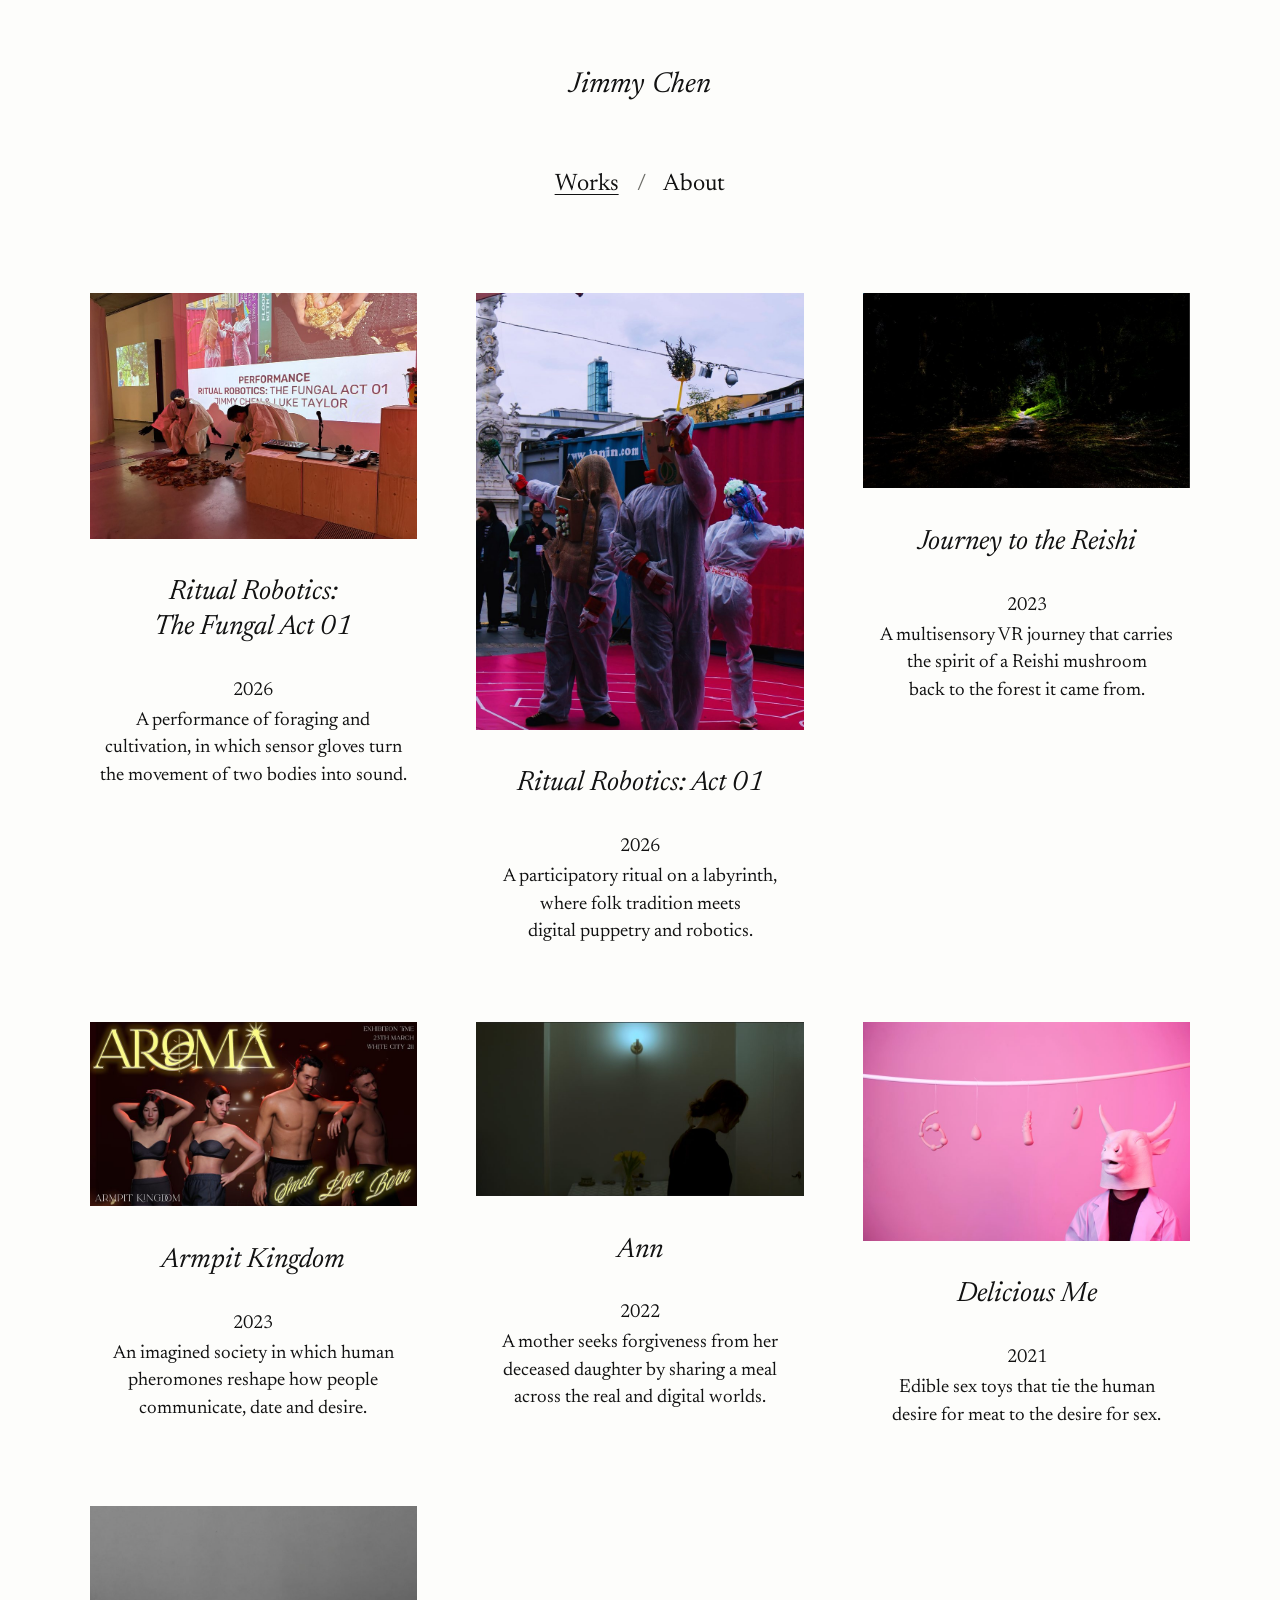
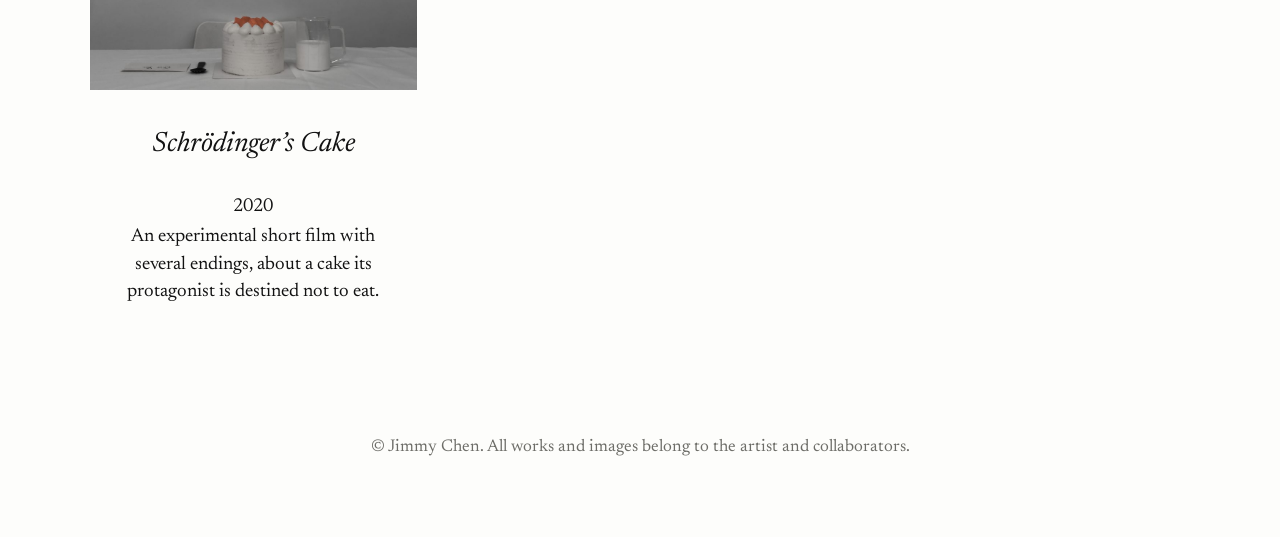
==== index.html @ 6575b7d4 "Build portfolio site: works index, seven project pages, About Static site generated from content.py " ====
<!doctype html>
<html lang="en">
<head>
<meta charset="utf-8">
<meta name="viewport" content="width=device-width, initial-scale=1">
<title>Jimmy Chen</title>
<meta name="description" content="Jimmy Chen is an artist and PhD researcher at the Creative Computing Institute, University of the Arts London, working across posthumanism, queer theory and multi-sensory HCI.">
<meta property="og:title" content="Jimmy Chen">
<meta property="og:description" content="Jimmy Chen is an artist and PhD researcher at the Creative Computing Institute, University of the Arts London, working across posthumanism, queer theory and multi-sensory HCI.">
<link rel="preload" href="assets/fonts/newsreader-roman.woff2" as="font" type="font/woff2" crossorigin>
<link rel="preload" href="assets/fonts/newsreader-italic.woff2" as="font" type="font/woff2" crossorigin>
<link rel="stylesheet" href="assets/css/style.css">
</head>
<body>
<a class="skip" href="#main">Skip to content</a>
<header class="masthead">
<p class="masthead__name"><a href="./">Jimmy Chen</a></p>
<nav aria-label="Main"><ul><li><a href="" aria-current="page">Works</a></li><li><a href="about/">About</a></li></ul></nav>
</header>
<main id="main">
<h1 class="skip">Works</h1>
<ul class="works">
<li class="work"><a href="works/ritual-robotics-the-fungal-act-01/"><img src="assets/works/ritual-robotics-the-fungal-act-01/cover.jpg" srcset="assets/works/ritual-robotics-the-fungal-act-01/cover-900.jpg 900w, assets/works/ritual-robotics-the-fungal-act-01/cover.jpg 1800w" sizes="(min-width: 990px) 28vw, (min-width: 740px) 44vw, 92vw" width="1800" height="1350" alt="Two performers in pale robes crouch over a bed of dried leaves on a gallery floor, beneath a projection reading Ritual Robotics: The Fungal Act 01." decoding="async"><h2 class="work__title">Ritual Robotics: The Fungal Act 01</h2><p class="work__year">2026</p><p class="work__summary">A performance of foraging and cultivation, in which sensor gloves turn the movement of two bodies into sound.</p></a></li>
<li class="work"><a href="works/ritual-robotics-act-01/"><img src="assets/works/ritual-robotics-act-01/cover.jpg" srcset="assets/works/ritual-robotics-act-01/cover-900.jpg 900w, assets/works/ritual-robotics-act-01/cover.jpg 1800w" sizes="(min-width: 990px) 28vw, (min-width: 740px) 44vw, 92vw" width="1800" height="2400" alt="Three performers in white overalls and hand-made masks raise objects built from festival waste, on a pink stage in a city square." decoding="async"><h2 class="work__title">Ritual Robotics: Act 01</h2><p class="work__year">2026</p><p class="work__summary">A participatory ritual on a labyrinth, where folk tradition meets digital puppetry and robotics.</p></a></li>
<li class="work"><a href="works/journey-to-the-reishi/"><img src="assets/works/journey-to-the-reishi/cover.jpg" srcset="assets/works/journey-to-the-reishi/cover-900.jpg 900w, assets/works/journey-to-the-reishi/cover.jpg 1800w" sizes="(min-width: 990px) 28vw, (min-width: 740px) 44vw, 92vw" width="1800" height="1075" alt="A forest path rendered as a cloud of points, glowing green where light falls through the trees." decoding="async"><h2 class="work__title">Journey to the Reishi</h2><p class="work__year">2023</p><p class="work__summary">A multisensory VR journey that carries the spirit of a Reishi mushroom back to the forest it came from.</p></a></li>
<li class="work"><a href="works/armpit-kingdom/"><img src="assets/works/armpit-kingdom/cover.jpg" srcset="assets/works/armpit-kingdom/cover-900.jpg 900w, assets/works/armpit-kingdom/cover.jpg 1800w" sizes="(min-width: 990px) 28vw, (min-width: 740px) 44vw, 92vw" width="1800" height="1012" alt="Poster for Aroma, the host club of Armpit Kingdom: four computer-generated hosts pose with their arms raised." loading="lazy" decoding="async"><h2 class="work__title">Armpit Kingdom</h2><p class="work__year">2023</p><p class="work__summary">An imagined society in which human pheromones reshape how people communicate, date and desire.</p></a></li>
<li class="work"><a href="works/ann/"><img src="assets/works/ann/cover.jpg" srcset="assets/works/ann/cover-900.jpg 900w, assets/works/ann/cover.jpg 1800w" sizes="(min-width: 990px) 28vw, (min-width: 740px) 44vw, 92vw" width="1800" height="955" alt="Film still: a woman in black stands with her head bowed beneath a wall lamp, beside a vase of yellow tulips." loading="lazy" decoding="async"><h2 class="work__title">Ann</h2><p class="work__year">2022</p><p class="work__summary">A mother seeks forgiveness from her deceased daughter by sharing a meal across the real and digital worlds.</p></a></li>
<li class="work"><a href="works/delicious-me/"><img src="assets/works/delicious-me/cover.jpg" srcset="assets/works/delicious-me/cover-900.jpg 900w, assets/works/delicious-me/cover.jpg 1800w" sizes="(min-width: 990px) 28vw, (min-width: 740px) 44vw, 92vw" width="1800" height="1200" alt="A figure in a pink bull mask and lab coat stands beneath four pink objects hanging from a white rail, against a pink wall." loading="lazy" decoding="async"><h2 class="work__title">Delicious Me</h2><p class="work__year">2021</p><p class="work__summary">Edible sex toys that tie the human desire for meat to the desire for sex.</p></a></li>
<li class="work"><a href="works/schrodingers-cake/"><img src="assets/works/schrodingers-cake/cover.jpg" srcset="assets/works/schrodingers-cake/cover-900.jpg 900w, assets/works/schrodingers-cake/cover.jpg 1800w" sizes="(min-width: 990px) 28vw, (min-width: 740px) 44vw, 92vw" width="1800" height="1012" alt="Film still: a white cake topped with fruit, a jug of milk and a fork on a white table." loading="lazy" decoding="async"><h2 class="work__title">Schr&ouml;dinger&rsquo;s Cake</h2><p class="work__year">2020</p><p class="work__summary">An experimental short film with several endings, about a cake its protagonist is destined not to eat.</p></a></li>
</ul>
</main>
<footer class="foot"><p>&copy; Jimmy Chen. All works and images belong to the artist and collaborators.</p></footer>
</body>
</html>
---- assets/css/style.css ----
/* Jimmy Chen — portfolio
   One typeface (Newsreader), near-white paper, the works carry the colour. */

@font-face {
  font-family: "Newsreader";
  src: url("../fonts/newsreader-roman.woff2") format("woff2");
  font-weight: 200 800;
  font-style: normal;
  font-display: swap;
  unicode-range: U+0000-00FF, U+0131, U+0152-0153, U+02BB-02BC, U+02C6, U+02DA, U+02DC, U+0304, U+0308, U+0329,
    U+2000-206F, U+20AC, U+2122, U+2191, U+2193, U+2212, U+2215, U+FEFF, U+FFFD;
}
@font-face {
  font-family: "Newsreader";
  src: url("../fonts/newsreader-italic.woff2") format("woff2");
  font-weight: 200 800;
  font-style: italic;
  font-display: swap;
  unicode-range: U+0000-00FF, U+0131, U+0152-0153, U+02BB-02BC, U+02C6, U+02DA, U+02DC, U+0304, U+0308, U+0329,
    U+2000-206F, U+20AC, U+2122, U+2191, U+2193, U+2212, U+2215, U+FEFF, U+FFFD;
}
@font-face {
  font-family: "Newsreader";
  src: url("../fonts/newsreader-roman-ext.woff2") format("woff2");
  font-weight: 200 800;
  font-style: normal;
  font-display: swap;
  unicode-range: U+0100-02BA, U+02BD-02C5, U+02C7-02CC, U+02CE-02D7, U+02DD-02FF, U+1E00-1E9F, U+1EF2-1EFF, U+2020,
    U+20A0-20AB, U+20AD-20C0, U+2113, U+2C60-2C7F, U+A720-A7FF;
}
@font-face {
  font-family: "Newsreader";
  src: url("../fonts/newsreader-italic-ext.woff2") format("woff2");
  font-weight: 200 800;
  font-style: italic;
  font-display: swap;
  unicode-range: U+0100-02BA, U+02BD-02C5, U+02C7-02CC, U+02CE-02D7, U+02DD-02FF, U+1E00-1E9F, U+1EF2-1EFF, U+2020,
    U+20A0-20AB, U+20AD-20C0, U+2113, U+2C60-2C7F, U+A720-A7FF;
}

:root {
  --paper: #fdfdfb;
  --ink: #121212;
  --quiet: #6d6d68;
  --hairline: #e3e3de;
  --spore: #2f46b0; /* the blue of an indigo milk cap; used only for hover and focus */

  --serif: "Newsreader", "Iowan Old Style", "Palatino Linotype", Georgia, serif;
  --gutter: clamp(1.25rem, 5vw, 5.5rem);
  --page: 92rem;
  --gap: clamp(1rem, 2.2vw, 2.25rem);
}

*,
*::before,
*::after {
  box-sizing: border-box;
}

html {
  font-size: clamp(17px, 0.42vw + 14.5px, 21px);
  -webkit-text-size-adjust: 100%;
  scroll-behavior: smooth;
}

body {
  margin: 0;
  background: var(--paper);
  color: var(--ink);
  font-family: var(--serif);
  font-optical-sizing: auto;
  font-weight: 400;
  line-height: 1.55;
  font-variant-numeric: oldstyle-nums;
  text-rendering: optimizeLegibility;
  -webkit-font-smoothing: antialiased;
}

img,
video,
iframe {
  display: block;
  max-width: 100%;
}

img {
  height: auto;
  background: #f1f1ed;
}

a {
  color: inherit;
  text-decoration-thickness: 0.045em;
  text-underline-offset: 0.18em;
}

a:hover {
  color: var(--spore);
}

a:focus-visible {
  outline: 2px solid var(--spore);
  outline-offset: 4px;
  border-radius: 1px;
}

.skip {
  position: absolute;
  left: -999rem;
}
.skip:focus {
  left: 1rem;
  top: 1rem;
  background: var(--paper);
  padding: 0.4rem 0.8rem;
  z-index: 10;
}

/* ---------- Masthead ---------- */

.masthead {
  text-align: center;
  padding: clamp(2.25rem, 5vw, 3.75rem) var(--gutter) 0;
}

.masthead__name {
  margin: 0;
  font-size: 1.45rem;
  font-style: italic;
  font-weight: 400;
  letter-spacing: 0.005em;
}

.masthead__name a,
.masthead nav a {
  text-decoration: none;
}

.masthead nav {
  margin-top: clamp(1.75rem, 4.5vw, 3.25rem);
  font-size: 1.2rem;
}

.masthead nav ul {
  display: flex;
  flex-wrap: wrap;
  justify-content: center;
  gap: 0.2rem 0;
  list-style: none;
  margin: 0;
  padding: 0;
}

.masthead nav li + li::before {
  content: "/";
  margin: 0 0.75em;
  color: var(--quiet);
}

.masthead nav a:hover,
.masthead nav a[aria-current] {
  text-decoration: underline;
  text-decoration-thickness: 0.045em;
}

/* ---------- Works index ---------- */

.works {
  list-style: none;
  display: grid;
  grid-template-columns: repeat(3, minmax(0, 1fr));
  align-items: start;
  gap: clamp(3.5rem, 6vw, 6rem) clamp(2rem, 4.6vw, 5rem);
  max-width: var(--page);
  margin: clamp(3.5rem, 7vw, 6.5rem) auto 0;
  padding: 0 calc(var(--gutter) * 1.4);
}

.work a {
  display: block;
  text-decoration: none;
  text-align: center;
}

.work img {
  width: 100%;
}

.work__title {
  margin: 1.9rem 0 0;
  font-size: 1.4rem;
  font-style: italic;
  font-weight: 400;
  line-height: 1.25;
  text-wrap: balance;
}

.work a:hover .work__title {
  text-decoration: underline;
  text-decoration-thickness: 0.045em;
  text-underline-offset: 0.18em;
}

.work__year {
  margin: 1.5rem 0 0;
  font-size: 0.95rem;
}

.work__summary {
  margin: 0.1rem auto 0;
  max-width: 30em;
  font-size: 0.95rem;
  line-height: 1.45;
  color: var(--ink);
  text-wrap: balance;
}

.work a:hover .work__year,
.work a:hover .work__summary {
  color: var(--ink);
}

/* ---------- Project page ---------- */

.piece {
  max-width: var(--page);
  margin: 0 auto;
  padding: 0 var(--gutter);
}

.piece__head {
  text-align: center;
  margin: clamp(3.5rem, 7vw, 6rem) auto clamp(2.5rem, 5vw, 4.25rem);
  max-width: 46rem;
}

.piece__title {
  margin: 0;
  font-size: clamp(2.1rem, 4.6vw, 3.6rem);
  font-style: italic;
  font-weight: 350;
  line-height: 1.08;
  letter-spacing: -0.012em;
  text-wrap: balance;
}

.piece__meta {
  margin: 1.4rem 0 0;
  font-size: 1rem;
}

.piece__meta span {
  display: block;
}

.piece__meta .where {
  color: var(--quiet);
}

.block {
  margin: 0 0 clamp(3rem, 6.5vw, 6rem);
}

.block figure,
figure.block {
  margin-left: 0;
  margin-right: 0;
}

.block figure {
  margin: 0;
}

.block img {
  width: 100%;
}

figcaption {
  margin-top: 0.65rem;
  font-size: 0.86rem;
  line-height: 1.4;
  color: var(--quiet);
}

.prose {
  max-width: 35em;
  font-size: 1.08rem;
}

.prose p {
  margin: 0 0 1.05em;
  hanging-punctuation: first;
}

.prose p:last-child {
  margin-bottom: 0;
}

/* image hung to the right two thirds, text tucked beneath it */
.block--right > figure,
.block--right > .prose,
.block--inset > .prose {
  margin-left: 34%;
}

.block--right > .prose {
  margin-top: clamp(2rem, 4vw, 3.5rem);
  padding-left: 1.5%;
}

.block--left > figure {
  margin-right: 34%;
}

.block--center > figure {
  width: min(100%, 44rem);
  margin-inline: auto;
}

.block--center > .prose,
.prose--center {
  margin-inline: auto;
}

/* image and text side by side */
.block--split {
  display: grid;
  grid-template-columns: minmax(0, var(--img, 62fr)) minmax(0, var(--txt, 38fr));
  gap: clamp(1.75rem, 4vw, 4rem);
  align-items: start;
}

.block--split.flip > figure {
  order: 2;
}

.block--split.flip {
  grid-template-columns: minmax(0, var(--txt, 38fr)) minmax(0, var(--img, 62fr));
}

/* a run of images sharing one height */
.block--row {
  display: flex;
  gap: var(--gap);
  align-items: flex-start;
}

.block--row + .block--row.tight,
.tight {
  margin-top: calc(var(--gap) - clamp(3rem, 6.5vw, 6rem));
}

/* video */
.frame {
  position: relative;
  aspect-ratio: 16 / 9;
  background: #0d0d0d;
}

.frame iframe {
  position: absolute;
  inset: 0;
  width: 100%;
  height: 100%;
  border: 0;
}

.block--videos {
  display: grid;
  grid-template-columns: repeat(auto-fit, minmax(min(100%, 22rem), 1fr));
  gap: var(--gap);
}

.block--videos:has(> figure:only-child) {
  max-width: 54rem;
  margin-inline: auto;
}

/* credits and links */
.colophon {
  display: grid;
  grid-template-columns: 34% minmax(0, 1fr);
  border-top: 1px solid var(--hairline);
  padding-top: 1.6rem;
  font-size: 0.98rem;
}

.colophon h2 {
  margin: 0;
  font-size: inherit;
  font-style: italic;
  font-weight: 400;
}

.colophon dl {
  margin: 0;
  padding-left: 1.5%;
  display: grid;
  grid-template-columns: minmax(9rem, 16rem) minmax(0, 1fr);
  gap: 0.3rem 1.5rem;
}

.colophon dt {
  color: var(--quiet);
}

.colophon dd {
  margin: 0;
}

.colophon ul {
  list-style: none;
  margin: 0;
  padding: 0 0 0 1.5%;
}

.colophon li + li {
  margin-top: 0.3rem;
}

.colophon + .colophon {
  margin-top: -3.2rem;
}

.pager {
  display: flex;
  justify-content: space-between;
  gap: 2rem;
  border-top: 1px solid var(--hairline);
  margin: clamp(4rem, 8vw, 7rem) 0 0;
  padding-top: 1.6rem;
  font-size: 1.05rem;
}

.pager a {
  text-decoration: none;
  max-width: 46%;
}

.pager a:hover em {
  text-decoration: underline;
  text-decoration-thickness: 0.045em;
}

.pager small {
  display: block;
  font-size: 0.86rem;
  color: var(--quiet);
}

.pager .next {
  text-align: right;
  margin-left: auto;
}

/* ---------- About ---------- */

.about {
  max-width: 62rem;
  margin: clamp(3.5rem, 7vw, 6rem) auto 0;
  padding: 0 var(--gutter);
}

.about__lede {
  font-size: clamp(1.35rem, 2.3vw, 1.75rem);
  line-height: 1.38;
  font-weight: 350;
  margin: 0 0 2.2rem;
  max-width: 30em;
  text-wrap: pretty;
}

.about .prose {
  margin-left: 34%;
  max-width: none;
}

.about .prose p {
  max-width: 35em;
}

.about .colophon {
  margin-top: clamp(3rem, 6vw, 4.5rem);
}

.about .colophon dl {
  grid-template-columns: 4.5rem minmax(0, 1fr);
}

/* ---------- Footer ---------- */

.foot {
  max-width: var(--page);
  margin: clamp(5rem, 10vw, 9rem) auto 0;
  padding: 0 var(--gutter) 3rem;
  text-align: center;
  font-size: 0.86rem;
  color: var(--quiet);
}

.foot a {
  text-decoration: none;
}

/* ---------- Smaller screens ---------- */

@media (max-width: 62rem) {
  .works {
    grid-template-columns: repeat(2, minmax(0, 1fr));
    padding: 0 var(--gutter);
  }
}

@media (max-width: 46rem) {
  .works {
    grid-template-columns: minmax(0, 1fr);
  }

  .block--right > figure,
  .block--right > .prose,
  .block--inset > .prose,
  .about .prose {
    margin-left: 0;
    padding-left: 0;
  }

  .block--left > figure {
    margin-right: 0;
  }

  .block--split,
  .block--split.flip {
    grid-template-columns: minmax(0, 1fr);
  }

  .block--split.flip > figure {
    order: 0;
  }

  .block--row {
    flex-wrap: wrap;
  }

  .block--row > figure {
    flex: 1 1 100% !important;
  }

  .block--row.keep {
    flex-wrap: nowrap;
  }

  .block--row.keep > figure {
    flex: var(--ar) 1 0% !important;
  }

  .colophon,
  .colophon dl {
    grid-template-columns: minmax(0, 1fr);
  }

  .colophon dl,
  .colophon ul {
    padding-left: 0;
    margin-top: 0.8rem;
  }

  .colophon dd {
    margin-bottom: 0.5rem;
  }

  .about .colophon dl {
    grid-template-columns: 4rem minmax(0, 1fr);
  }
}

@media (prefers-reduced-motion: reduce) {
  html {
    scroll-behavior: auto;
  }
}

@media print {
  .masthead nav,
  .pager,
  .frame {
    display: none;
  }
}
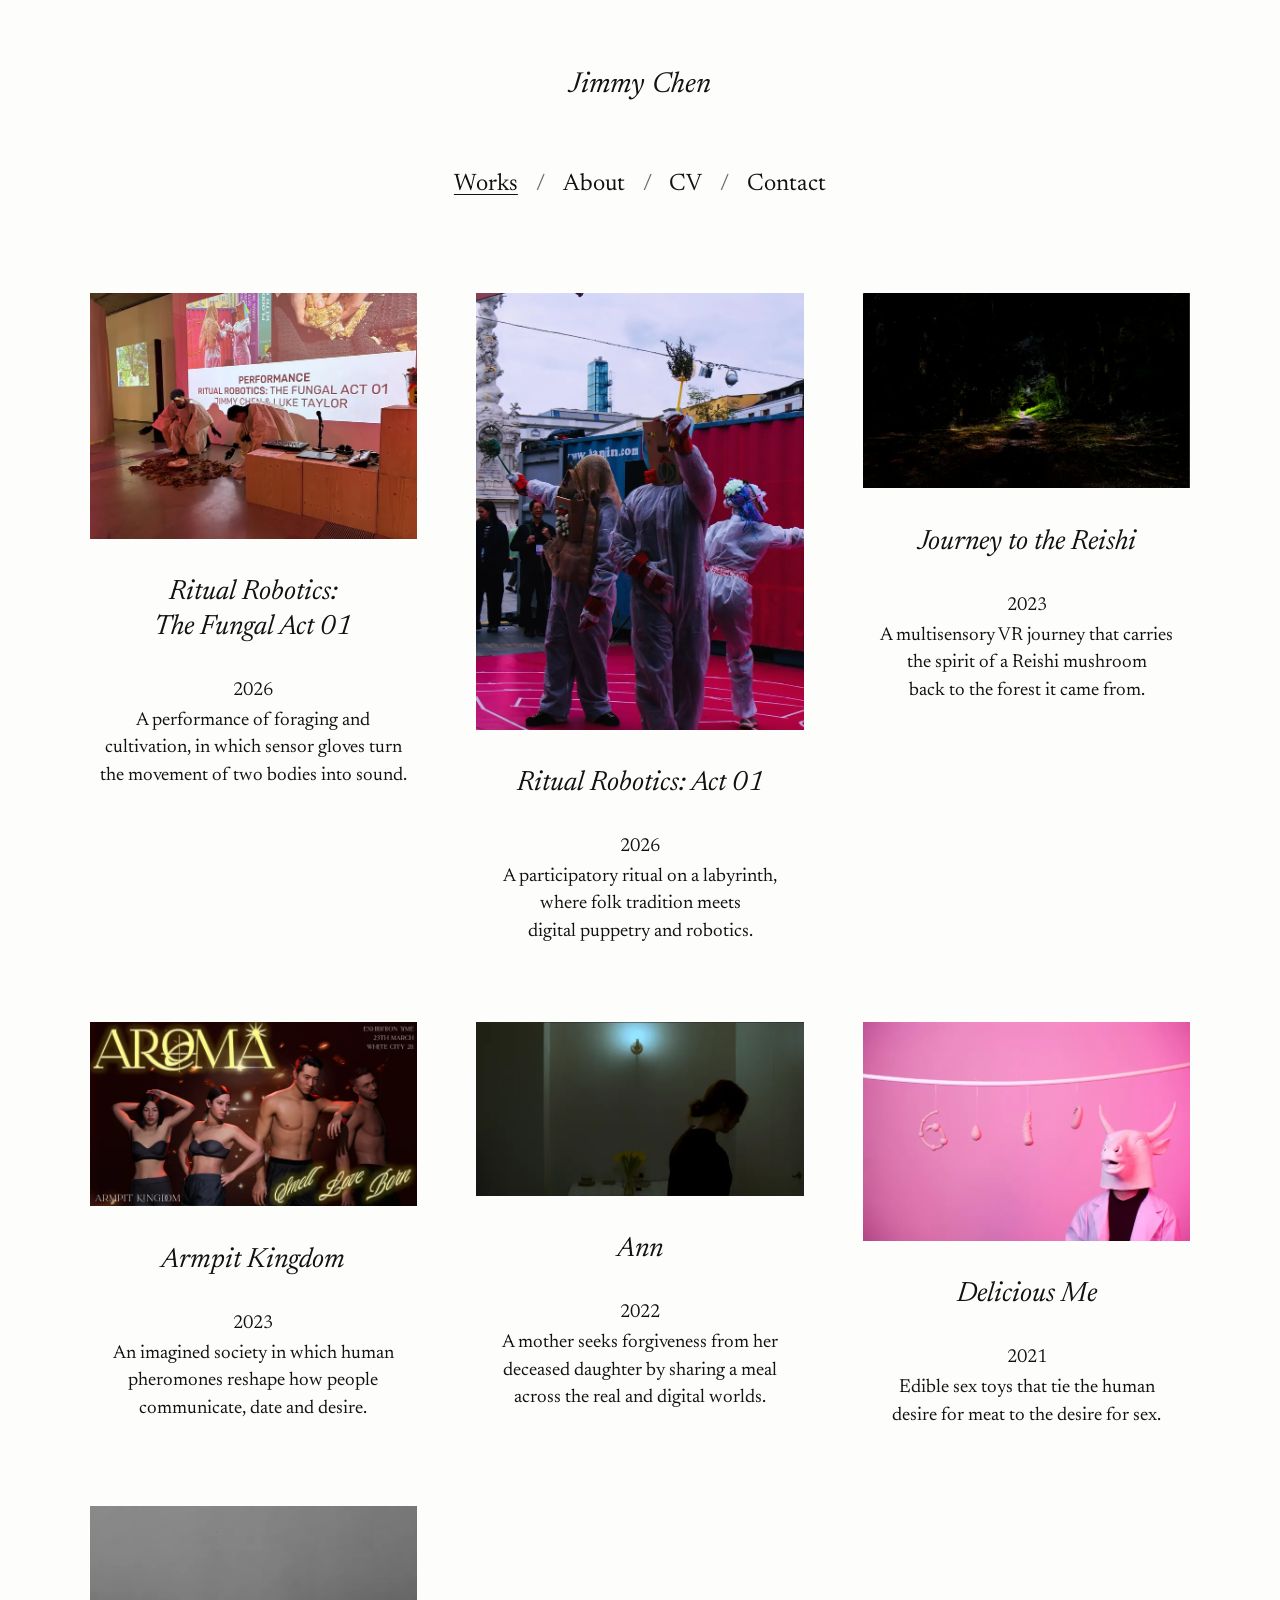
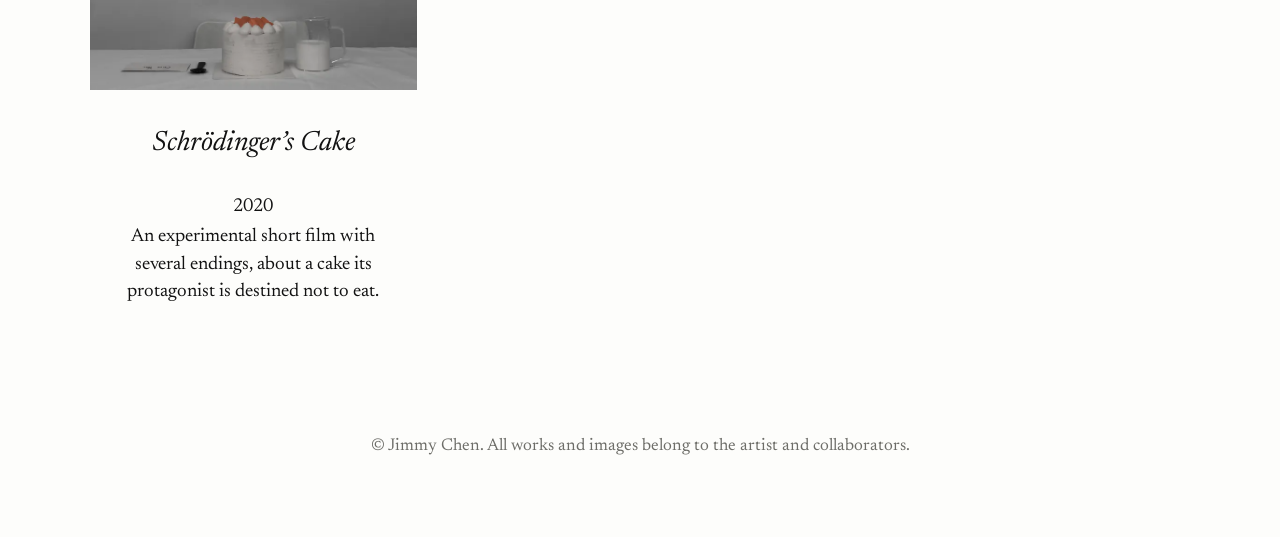
==== commit 73bcb636: "Add CV and Contact pages, speed up image and video loading - New CV and Contact pages; About keeps t" ====
--- a/index.html
+++ b/index.html
@@ -7,6 +7,7 @@
 <meta name="description" content="Jimmy Chen is an artist and PhD researcher at the Creative Computing Institute, University of the Arts London, working across posthumanism, queer theory and multi-sensory HCI.">
 <meta property="og:title" content="Jimmy Chen">
 <meta property="og:description" content="Jimmy Chen is an artist and PhD researcher at the Creative Computing Institute, University of the Arts London, working across posthumanism, queer theory and multi-sensory HCI.">
+<meta property="og:image" content="https://yiwaguli.github.io/jimmychen/assets/works/ritual-robotics-the-fungal-act-01/share.jpg">
 <link rel="preload" href="assets/fonts/newsreader-roman.woff2" as="font" type="font/woff2" crossorigin>
 <link rel="preload" href="assets/fonts/newsreader-italic.woff2" as="font" type="font/woff2" crossorigin>
 <link rel="stylesheet" href="assets/css/style.css">
@@ -15,20 +16,21 @@
 <a class="skip" href="#main">Skip to content</a>
 <header class="masthead">
 <p class="masthead__name"><a href="./">Jimmy Chen</a></p>
-<nav aria-label="Main"><ul><li><a href="" aria-current="page">Works</a></li><li><a href="about/">About</a></li></ul></nav>
+<nav aria-label="Main"><ul><li><a href="" aria-current="page">Works</a></li><li><a href="about/">About</a></li><li><a href="cv/">CV</a></li><li><a href="contact/">Contact</a></li></ul></nav>
 </header>
 <main id="main">
 <h1 class="skip">Works</h1>
 <ul class="works">
-<li class="work"><a href="works/ritual-robotics-the-fungal-act-01/"><img src="assets/works/ritual-robotics-the-fungal-act-01/cover.jpg" srcset="assets/works/ritual-robotics-the-fungal-act-01/cover-900.jpg 900w, assets/works/ritual-robotics-the-fungal-act-01/cover.jpg 1800w" sizes="(min-width: 990px) 28vw, (min-width: 740px) 44vw, 92vw" width="1800" height="1350" alt="Two performers in pale robes crouch over a bed of dried leaves on a gallery floor, beneath a projection reading Ritual Robotics: The Fungal Act 01." decoding="async"><h2 class="work__title">Ritual Robotics: The Fungal Act 01</h2><p class="work__year">2026</p><p class="work__summary">A performance of foraging and cultivation, in which sensor gloves turn the movement of two bodies into sound.</p></a></li>
-<li class="work"><a href="works/ritual-robotics-act-01/"><img src="assets/works/ritual-robotics-act-01/cover.jpg" srcset="assets/works/ritual-robotics-act-01/cover-900.jpg 900w, assets/works/ritual-robotics-act-01/cover.jpg 1800w" sizes="(min-width: 990px) 28vw, (min-width: 740px) 44vw, 92vw" width="1800" height="2400" alt="Three performers in white overalls and hand-made masks raise objects built from festival waste, on a pink stage in a city square." decoding="async"><h2 class="work__title">Ritual Robotics: Act 01</h2><p class="work__year">2026</p><p class="work__summary">A participatory ritual on a labyrinth, where folk tradition meets digital puppetry and robotics.</p></a></li>
-<li class="work"><a href="works/journey-to-the-reishi/"><img src="assets/works/journey-to-the-reishi/cover.jpg" srcset="assets/works/journey-to-the-reishi/cover-900.jpg 900w, assets/works/journey-to-the-reishi/cover.jpg 1800w" sizes="(min-width: 990px) 28vw, (min-width: 740px) 44vw, 92vw" width="1800" height="1075" alt="A forest path rendered as a cloud of points, glowing green where light falls through the trees." decoding="async"><h2 class="work__title">Journey to the Reishi</h2><p class="work__year">2023</p><p class="work__summary">A multisensory VR journey that carries the spirit of a Reishi mushroom back to the forest it came from.</p></a></li>
-<li class="work"><a href="works/armpit-kingdom/"><img src="assets/works/armpit-kingdom/cover.jpg" srcset="assets/works/armpit-kingdom/cover-900.jpg 900w, assets/works/armpit-kingdom/cover.jpg 1800w" sizes="(min-width: 990px) 28vw, (min-width: 740px) 44vw, 92vw" width="1800" height="1012" alt="Poster for Aroma, the host club of Armpit Kingdom: four computer-generated hosts pose with their arms raised." loading="lazy" decoding="async"><h2 class="work__title">Armpit Kingdom</h2><p class="work__year">2023</p><p class="work__summary">An imagined society in which human pheromones reshape how people communicate, date and desire.</p></a></li>
-<li class="work"><a href="works/ann/"><img src="assets/works/ann/cover.jpg" srcset="assets/works/ann/cover-900.jpg 900w, assets/works/ann/cover.jpg 1800w" sizes="(min-width: 990px) 28vw, (min-width: 740px) 44vw, 92vw" width="1800" height="955" alt="Film still: a woman in black stands with her head bowed beneath a wall lamp, beside a vase of yellow tulips." loading="lazy" decoding="async"><h2 class="work__title">Ann</h2><p class="work__year">2022</p><p class="work__summary">A mother seeks forgiveness from her deceased daughter by sharing a meal across the real and digital worlds.</p></a></li>
-<li class="work"><a href="works/delicious-me/"><img src="assets/works/delicious-me/cover.jpg" srcset="assets/works/delicious-me/cover-900.jpg 900w, assets/works/delicious-me/cover.jpg 1800w" sizes="(min-width: 990px) 28vw, (min-width: 740px) 44vw, 92vw" width="1800" height="1200" alt="A figure in a pink bull mask and lab coat stands beneath four pink objects hanging from a white rail, against a pink wall." loading="lazy" decoding="async"><h2 class="work__title">Delicious Me</h2><p class="work__year">2021</p><p class="work__summary">Edible sex toys that tie the human desire for meat to the desire for sex.</p></a></li>
-<li class="work"><a href="works/schrodingers-cake/"><img src="assets/works/schrodingers-cake/cover.jpg" srcset="assets/works/schrodingers-cake/cover-900.jpg 900w, assets/works/schrodingers-cake/cover.jpg 1800w" sizes="(min-width: 990px) 28vw, (min-width: 740px) 44vw, 92vw" width="1800" height="1012" alt="Film still: a white cake topped with fruit, a jug of milk and a fork on a white table." loading="lazy" decoding="async"><h2 class="work__title">Schr&ouml;dinger&rsquo;s Cake</h2><p class="work__year">2020</p><p class="work__summary">An experimental short film with several endings, about a cake its protagonist is destined not to eat.</p></a></li>
+<li class="work"><a href="works/ritual-robotics-the-fungal-act-01/"><img src="assets/works/ritual-robotics-the-fungal-act-01/cover.webp" srcset="assets/works/ritual-robotics-the-fungal-act-01/cover-700.webp 700w, assets/works/ritual-robotics-the-fungal-act-01/cover-1200.webp 1200w, assets/works/ritual-robotics-the-fungal-act-01/cover.webp 1800w" sizes="(min-width: 990px) 28vw, (min-width: 740px) 44vw, 92vw" width="1800" height="1350" alt="Two performers in pale robes crouch over a bed of dried leaves on a gallery floor, beneath a projection reading Ritual Robotics: The Fungal Act 01." fetchpriority="high" decoding="async"><h2 class="work__title">Ritual Robotics: The Fungal Act 01</h2><p class="work__year">2026</p><p class="work__summary">A performance of foraging and cultivation, in which sensor gloves turn the movement of two bodies into sound.</p></a></li>
+<li class="work"><a href="works/ritual-robotics-act-01/"><img src="assets/works/ritual-robotics-act-01/cover.webp" srcset="assets/works/ritual-robotics-act-01/cover-700.webp 700w, assets/works/ritual-robotics-act-01/cover-1200.webp 1200w, assets/works/ritual-robotics-act-01/cover.webp 1800w" sizes="(min-width: 990px) 28vw, (min-width: 740px) 44vw, 92vw" width="1800" height="2400" alt="Three performers in white overalls and hand-made masks raise objects built from festival waste, on a pink stage in a city square." fetchpriority="high" decoding="async"><h2 class="work__title">Ritual Robotics: Act 01</h2><p class="work__year">2026</p><p class="work__summary">A participatory ritual on a labyrinth, where folk tradition meets digital puppetry and robotics.</p></a></li>
+<li class="work"><a href="works/journey-to-the-reishi/"><img src="assets/works/journey-to-the-reishi/cover.webp" srcset="assets/works/journey-to-the-reishi/cover-700.webp 700w, assets/works/journey-to-the-reishi/cover-1200.webp 1200w, assets/works/journey-to-the-reishi/cover.webp 1800w" sizes="(min-width: 990px) 28vw, (min-width: 740px) 44vw, 92vw" width="1800" height="1075" alt="A forest path rendered as a cloud of points, glowing green where light falls through the trees." fetchpriority="high" decoding="async"><h2 class="work__title">Journey to the Reishi</h2><p class="work__year">2023</p><p class="work__summary">A multisensory VR journey that carries the spirit of a Reishi mushroom back to the forest it came from.</p></a></li>
+<li class="work"><a href="works/armpit-kingdom/"><img src="assets/works/armpit-kingdom/cover.webp" srcset="assets/works/armpit-kingdom/cover-700.webp 700w, assets/works/armpit-kingdom/cover-1200.webp 1200w, assets/works/armpit-kingdom/cover.webp 1800w" sizes="(min-width: 990px) 28vw, (min-width: 740px) 44vw, 92vw" width="1800" height="1012" alt="Poster for Aroma, the host club of Armpit Kingdom: four computer-generated hosts pose with their arms raised." loading="lazy" decoding="async"><h2 class="work__title">Armpit Kingdom</h2><p class="work__year">2023</p><p class="work__summary">An imagined society in which human pheromones reshape how people communicate, date and desire.</p></a></li>
+<li class="work"><a href="works/ann/"><img src="assets/works/ann/cover.webp" srcset="assets/works/ann/cover-700.webp 700w, assets/works/ann/cover-1200.webp 1200w, assets/works/ann/cover.webp 1800w" sizes="(min-width: 990px) 28vw, (min-width: 740px) 44vw, 92vw" width="1800" height="955" alt="Film still: a woman in black stands with her head bowed beneath a wall lamp, beside a vase of yellow tulips." loading="lazy" decoding="async"><h2 class="work__title">Ann</h2><p class="work__year">2022</p><p class="work__summary">A mother seeks forgiveness from her deceased daughter by sharing a meal across the real and digital worlds.</p></a></li>
+<li class="work"><a href="works/delicious-me/"><img src="assets/works/delicious-me/cover.webp" srcset="assets/works/delicious-me/cover-700.webp 700w, assets/works/delicious-me/cover-1200.webp 1200w, assets/works/delicious-me/cover.webp 1800w" sizes="(min-width: 990px) 28vw, (min-width: 740px) 44vw, 92vw" width="1800" height="1200" alt="A figure in a pink bull mask and lab coat stands beneath four pink objects hanging from a white rail, against a pink wall." loading="lazy" decoding="async"><h2 class="work__title">Delicious Me</h2><p class="work__year">2021</p><p class="work__summary">Edible sex toys that tie the human desire for meat to the desire for sex.</p></a></li>
+<li class="work"><a href="works/schrodingers-cake/"><img src="assets/works/schrodingers-cake/cover.webp" srcset="assets/works/schrodingers-cake/cover-700.webp 700w, assets/works/schrodingers-cake/cover-1200.webp 1200w, assets/works/schrodingers-cake/cover.webp 1800w" sizes="(min-width: 990px) 28vw, (min-width: 740px) 44vw, 92vw" width="1800" height="1012" alt="Film still: a white cake topped with fruit, a jug of milk and a fork on a white table." loading="lazy" decoding="async"><h2 class="work__title">Schr&ouml;dinger&rsquo;s Cake</h2><p class="work__year">2020</p><p class="work__summary">An experimental short film with several endings, about a cake its protagonist is destined not to eat.</p></a></li>
 </ul>
 </main>
 <footer class="foot"><p>&copy; Jimmy Chen. All works and images belong to the artist and collaborators.</p></footer>
+
 </body>
 </html>
--- a/assets/css/style.css
+++ b/assets/css/style.css
@@ -586,3 +586,139 @@
     display: none;
   }
 }
+
+/* ---------- Video poster: the player only loads when asked ---------- */
+
+.play {
+  position: absolute;
+  inset: 0;
+  display: block;
+}
+
+.play img {
+  width: 100%;
+  height: 100%;
+  object-fit: cover;
+  background: #0d0d0d;
+}
+
+.play__btn {
+  position: absolute;
+  left: 50%;
+  top: 50%;
+  width: 4.4rem;
+  height: 4.4rem;
+  margin: -2.2rem 0 0 -2.2rem;
+  border-radius: 50%;
+  background: var(--paper);
+  transition: transform 0.15s ease;
+}
+
+.play__btn::after {
+  content: "";
+  position: absolute;
+  left: 53%;
+  top: 50%;
+  transform: translate(-50%, -50%);
+  border-style: solid;
+  border-width: 0.7rem 0 0.7rem 1.15rem;
+  border-color: transparent transparent transparent var(--ink);
+}
+
+.play:hover .play__btn,
+.play:focus-visible .play__btn {
+  transform: scale(1.08);
+}
+
+/* ---------- CV and contact ---------- */
+
+.cv .about__lede {
+  font-style: italic;
+  margin-bottom: 0;
+}
+
+.cv .colophon {
+  margin-top: clamp(2rem, 4vw, 3rem);
+}
+
+.cv .colophon dl {
+  grid-template-columns: 6.2rem minmax(0, 1fr);
+  gap: 0.55rem 1.5rem;
+}
+
+.cv dd {
+  max-width: 36em;
+}
+
+.contact__list {
+  margin: 0 0 0 34%;
+  display: grid;
+  grid-template-columns: 6.2rem minmax(0, 1fr);
+  gap: 0.5rem 1.5rem;
+  font-size: 1.08rem;
+}
+
+.contact__list dt {
+  color: var(--quiet);
+}
+
+.contact__list dd {
+  margin: 0;
+}
+
+/* ---------- Research ---------- */
+
+.piece__sub {
+  margin: 0.9rem auto 0;
+  max-width: 30em;
+  font-size: clamp(1.1rem, 1.7vw, 1.35rem);
+  line-height: 1.35;
+  text-wrap: balance;
+}
+
+.block__head {
+  margin: 0 0 1.1rem 34%;
+  font-size: 1.35rem;
+  font-style: italic;
+  font-weight: 400;
+  line-height: 1.25;
+}
+
+.refs ul {
+  font-size: 0.9rem;
+  line-height: 1.45;
+}
+
+.refs li {
+  padding-left: 1.6em;
+  text-indent: -1.6em;
+  max-width: 44em;
+}
+
+@media (max-width: 46rem) {
+  .contact__list,
+  .block__head {
+    margin-left: 0;
+  }
+
+  .cv .colophon dl,
+  .contact__list {
+    grid-template-columns: 5.4rem minmax(0, 1fr);
+  }
+}
+
+@media (prefers-reduced-motion: reduce) {
+  .play__btn {
+    transition: none;
+  }
+}
+
+@media (max-width: 30rem) {
+  .masthead nav {
+    font-size: 1.02rem;
+  }
+
+  .masthead nav li + li::before {
+    margin: 0 0.45em;
+  }
+}
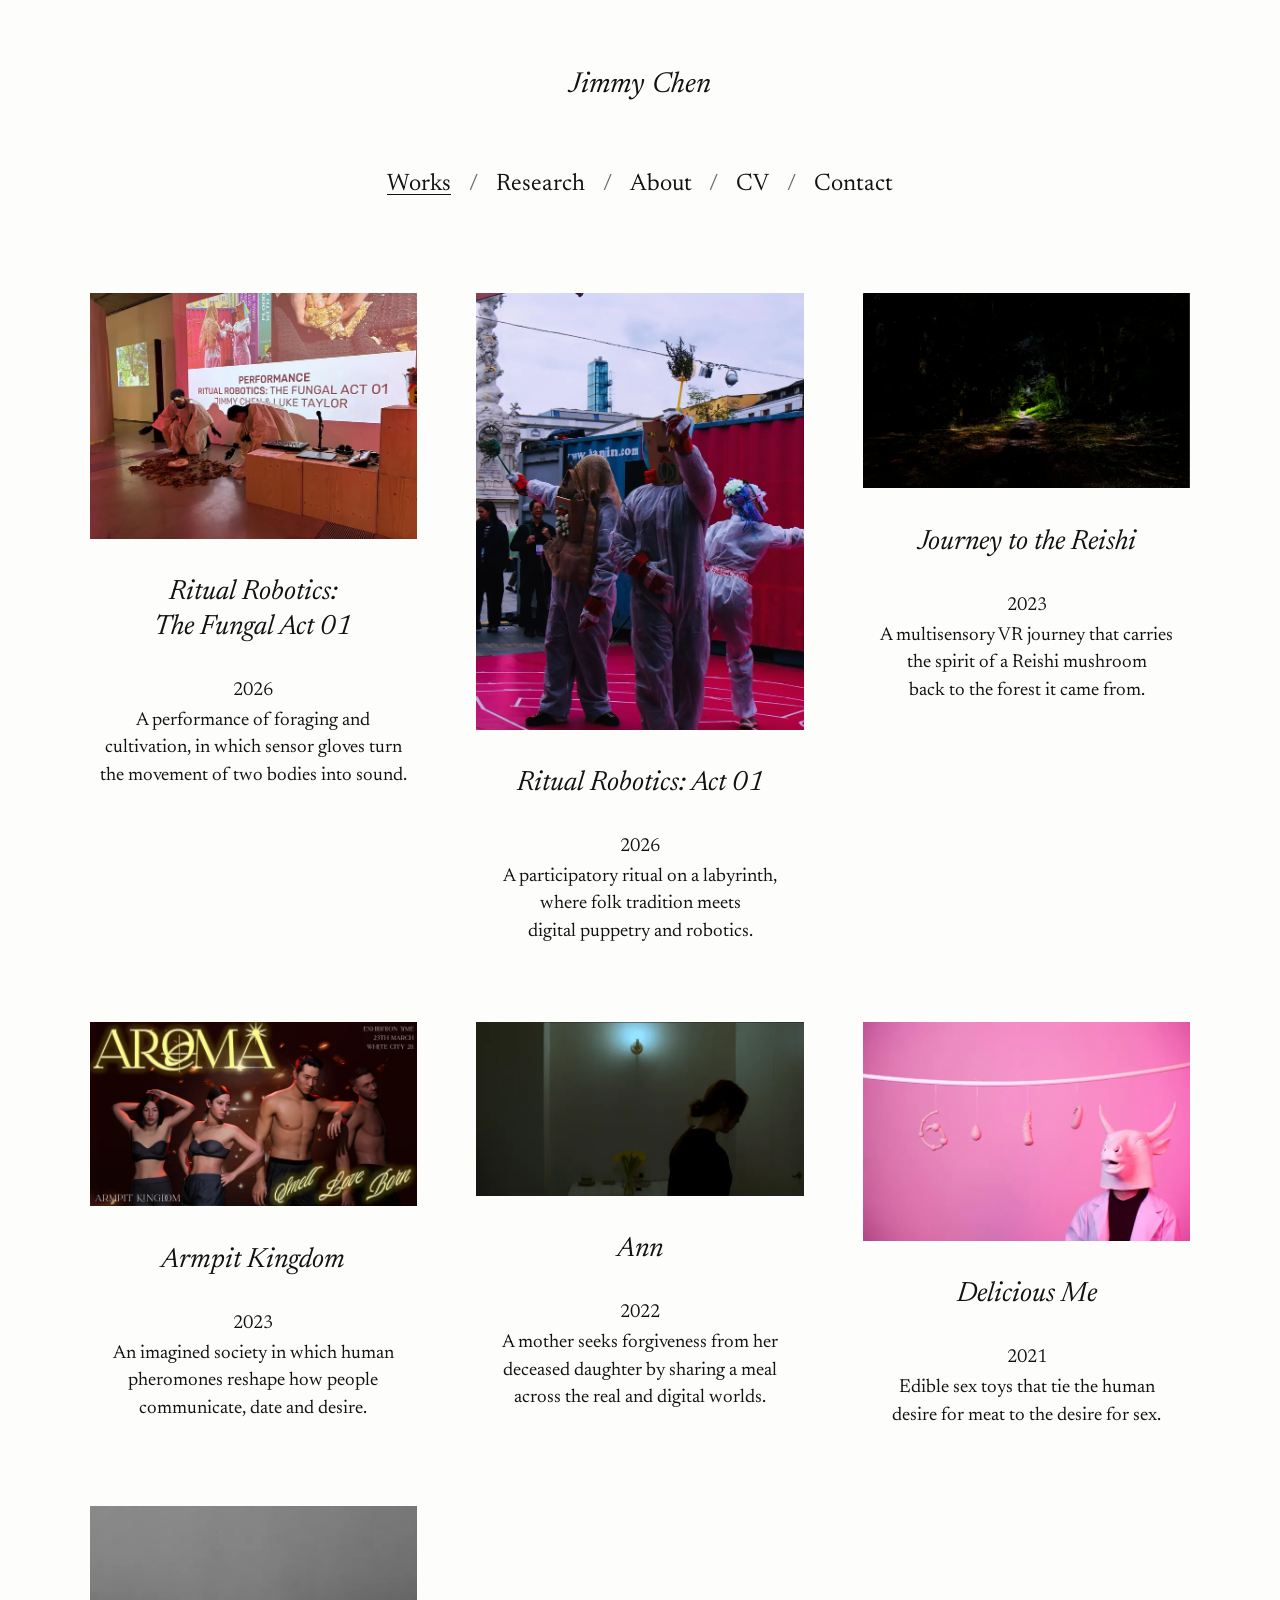
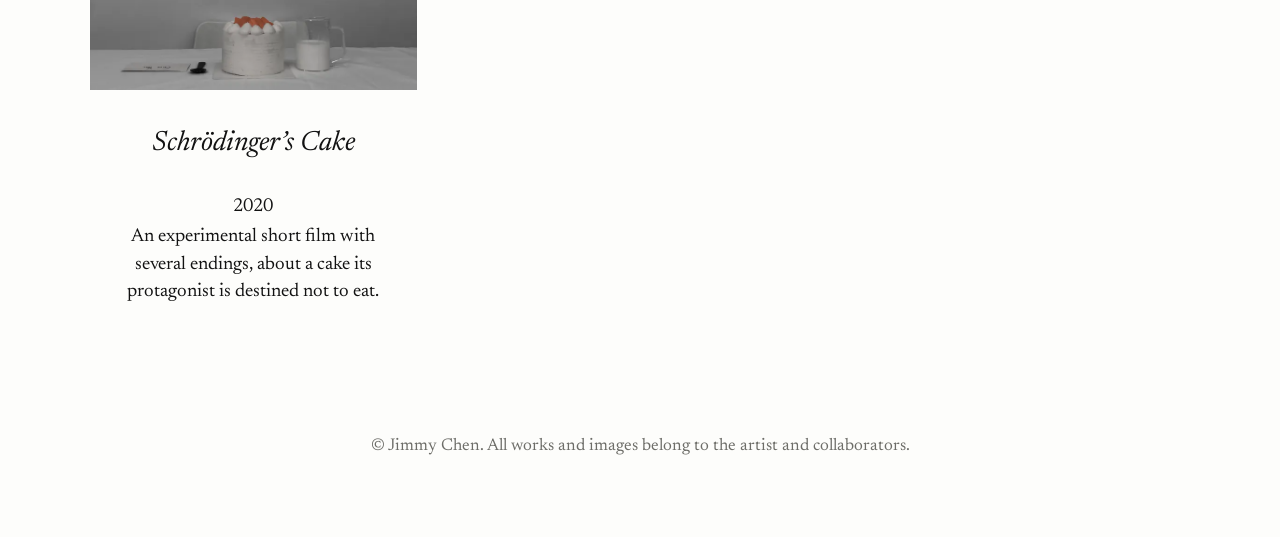
==== commit 78f4e970: "Add Research page: Queering with Fungi Overview of the PhD research with images from the growing pra" ====
--- a/index.html
+++ b/index.html
@@ -16,7 +16,7 @@
 <a class="skip" href="#main">Skip to content</a>
 <header class="masthead">
 <p class="masthead__name"><a href="./">Jimmy Chen</a></p>
-<nav aria-label="Main"><ul><li><a href="" aria-current="page">Works</a></li><li><a href="about/">About</a></li><li><a href="cv/">CV</a></li><li><a href="contact/">Contact</a></li></ul></nav>
+<nav aria-label="Main"><ul><li><a href="" aria-current="page">Works</a></li><li><a href="research/">Research</a></li><li><a href="about/">About</a></li><li><a href="cv/">CV</a></li><li><a href="contact/">Contact</a></li></ul></nav>
 </header>
 <main id="main">
 <h1 class="skip">Works</h1>
